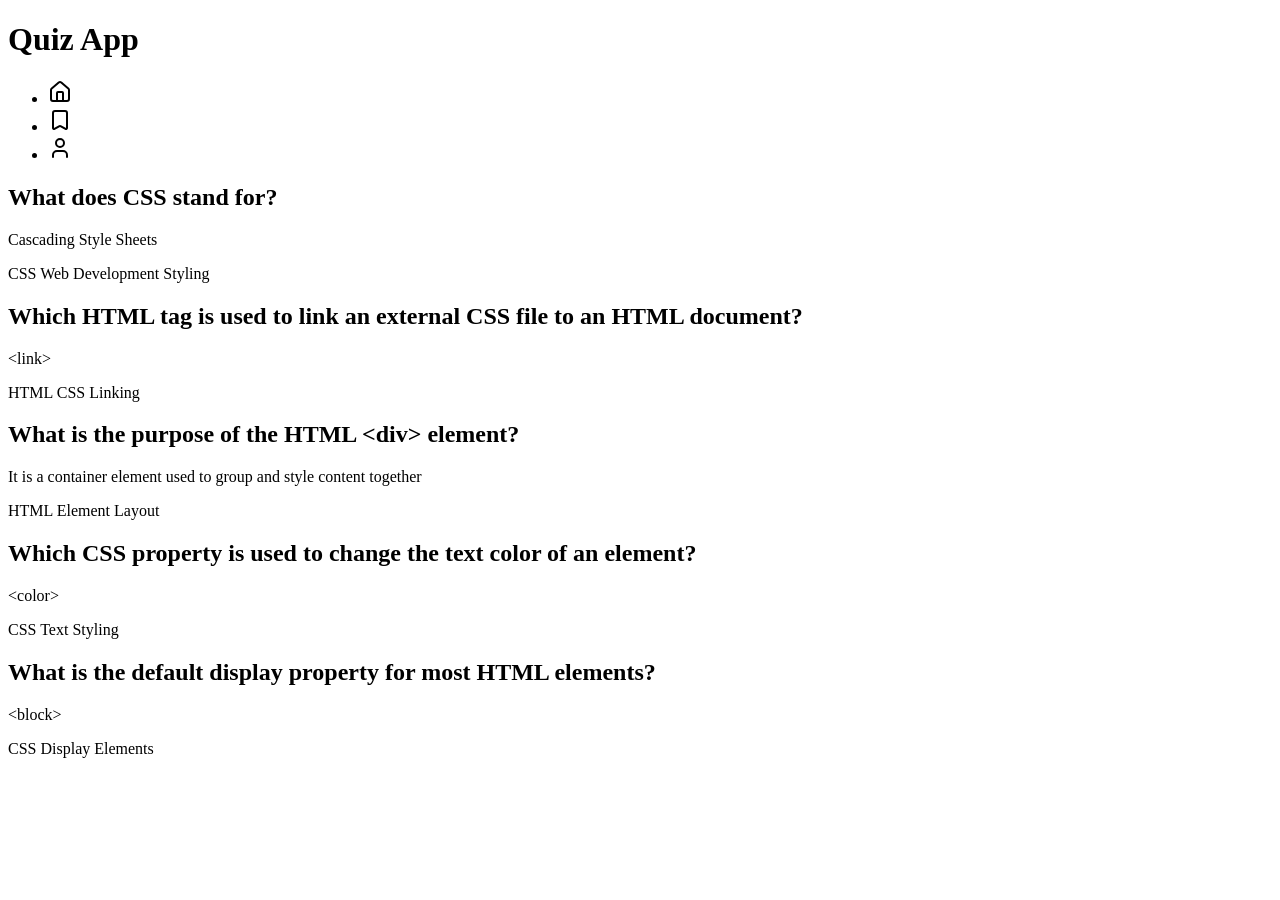
==== bookmarks.html @ b64101d6 "bookmarks added and linked to index" ====
<!doctype html>
<html lang="en">
  <head>
    <meta charset="UTF-8" />
    <meta name="viewport" content="width=device-width, initial-scale=1" />
    <title>Quiz App</title>
    <link rel="stylesheet" href="styles.css" />
  </head>
  <body>
    <header>
      <h1>Quiz App</h1>
    </header>
    <nav class="navbar">
      <ul>
        <li>
          <a href="index.html" class="active">
            <img src="assets/house.svg" alt="" />
          </a>
        </li>
        <li>
          <img src="assets/bookmark.svg" alt="" />
        </li>
        <li>
          <img src="assets/user.svg" alt="" />
        </li>
      </ul>
    </nav>
    <main>
      <section class="Question card">
        <article class="Question1">
          <h2>What does CSS stand for?</h2>
          <p>Cascading Style Sheets</p>
          <div class="tags">
            <span class="tag">CSS</span>
            <span class="tag">Web Development</span>
            <span class="tag">Styling</span>
          </div>
        </article>
        <article class="Question2">
          <h2>
            Which HTML tag is used to link an external CSS file to an HTML
            document?
          </h2>
          <p>&lt;link&gt;</p>
          <div class="tags">
            <span class="tag">HTML</span>
            <span class="tag">CSS</span>
            <span class="tag">Linking</span>
          </div>
        </article>
        <article class="Question3">
          <h2>What is the purpose of the HTML &lt;div&gt; element?</h2>
          <p>
            It is a container element used to group and style content together
          </p>
          <div class="tags">
            <span class="tag">HTML</span>
            <span class="tag">Element</span>
            <span class="tag">Layout</span>
          </div>
        </article>
        <article class="Question4">
          <h2>
            Which CSS property is used to change the text color of an element?
          </h2>
          <p>&lt;color&gt;</p>
          <div class="tags">
            <span class="tag">CSS</span>
            <span class="tag">Text</span>
            <span class="tag">Styling</span>
          </div>
        </article>
        <article class="Question5">
          <h2>What is the default display property for most HTML elements?</h2>
          <p>&lt;block&gt;</p>
          <div class="tags">
            <span class="tag">CSS</span>
            <span class="tag">Display</span>
            <span class="tag">Elements</span>
          </div>
        </article>
      </section>
    </main>
  </body>
</html>
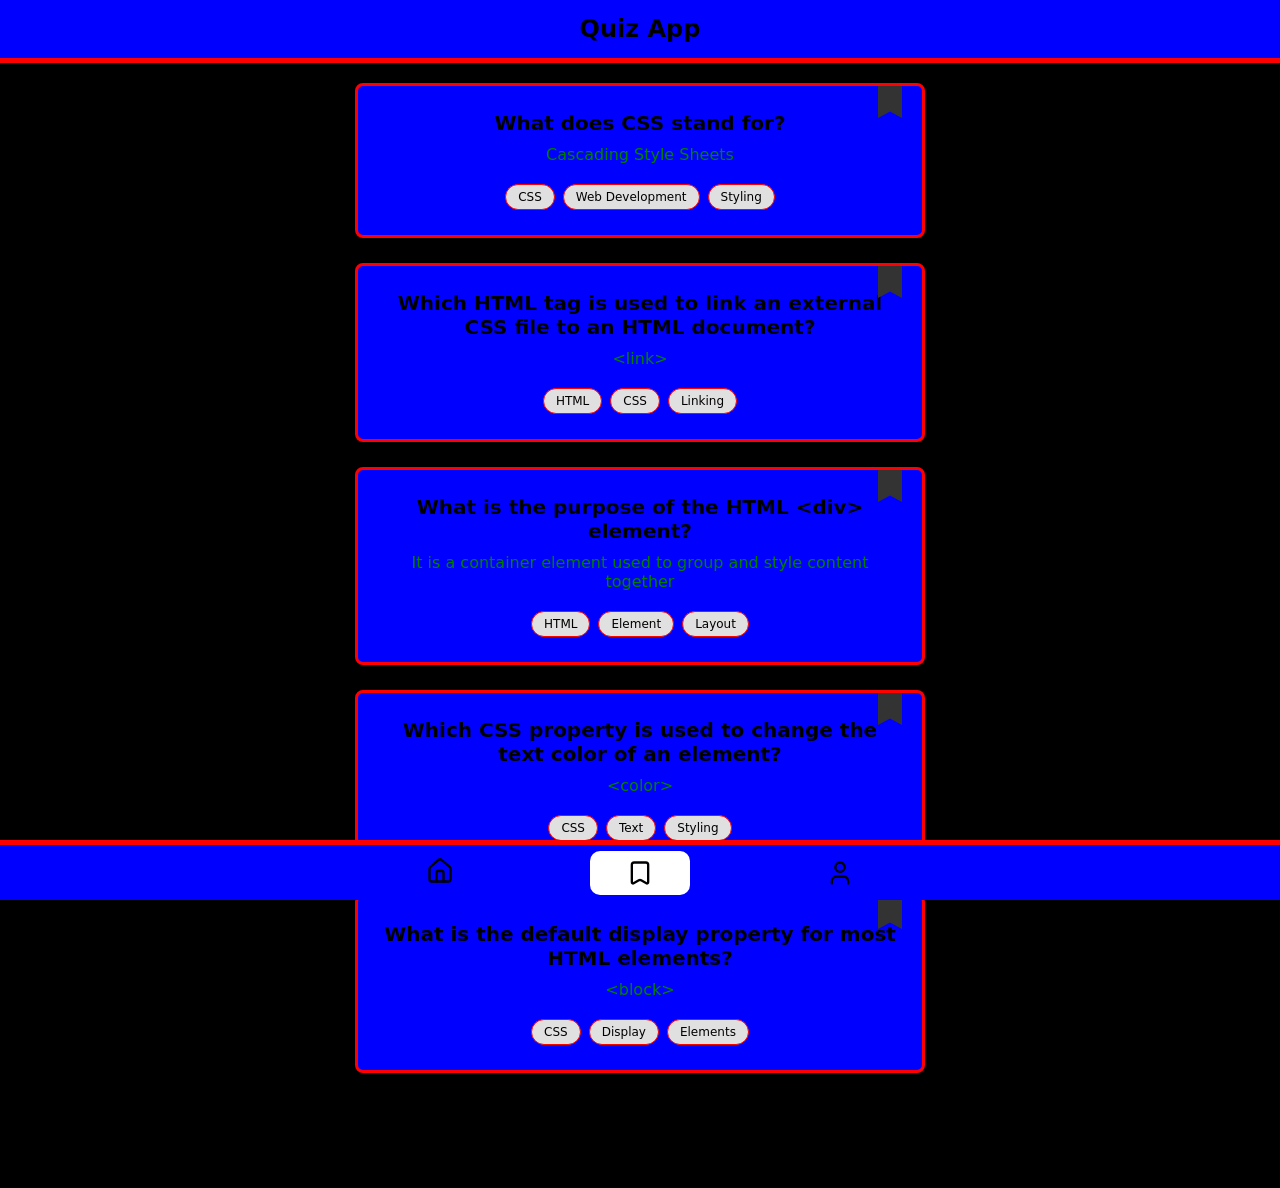
==== commit 6d72170e: "css structure added" ====
--- a/bookmarks.html
+++ b/bookmarks.html
@@ -13,12 +13,12 @@
     <nav class="navbar">
       <ul>
         <li>
-          <a href="index.html" class="active">
+          <a href="index.html">
             <img src="assets/house.svg" alt="" />
           </a>
         </li>
         <li>
-          <img src="assets/bookmark.svg" alt="" />
+          <div class="active"><img src="assets/bookmark.svg" alt="" /></div>
         </li>
         <li>
           <img src="assets/user.svg" alt="" />
--- a/styles.css
+++ b/styles.css
@@ -0,0 +1,3 @@
+@import "components/general.css";
+@import "components/nav.css";
+@import "components/article.css";
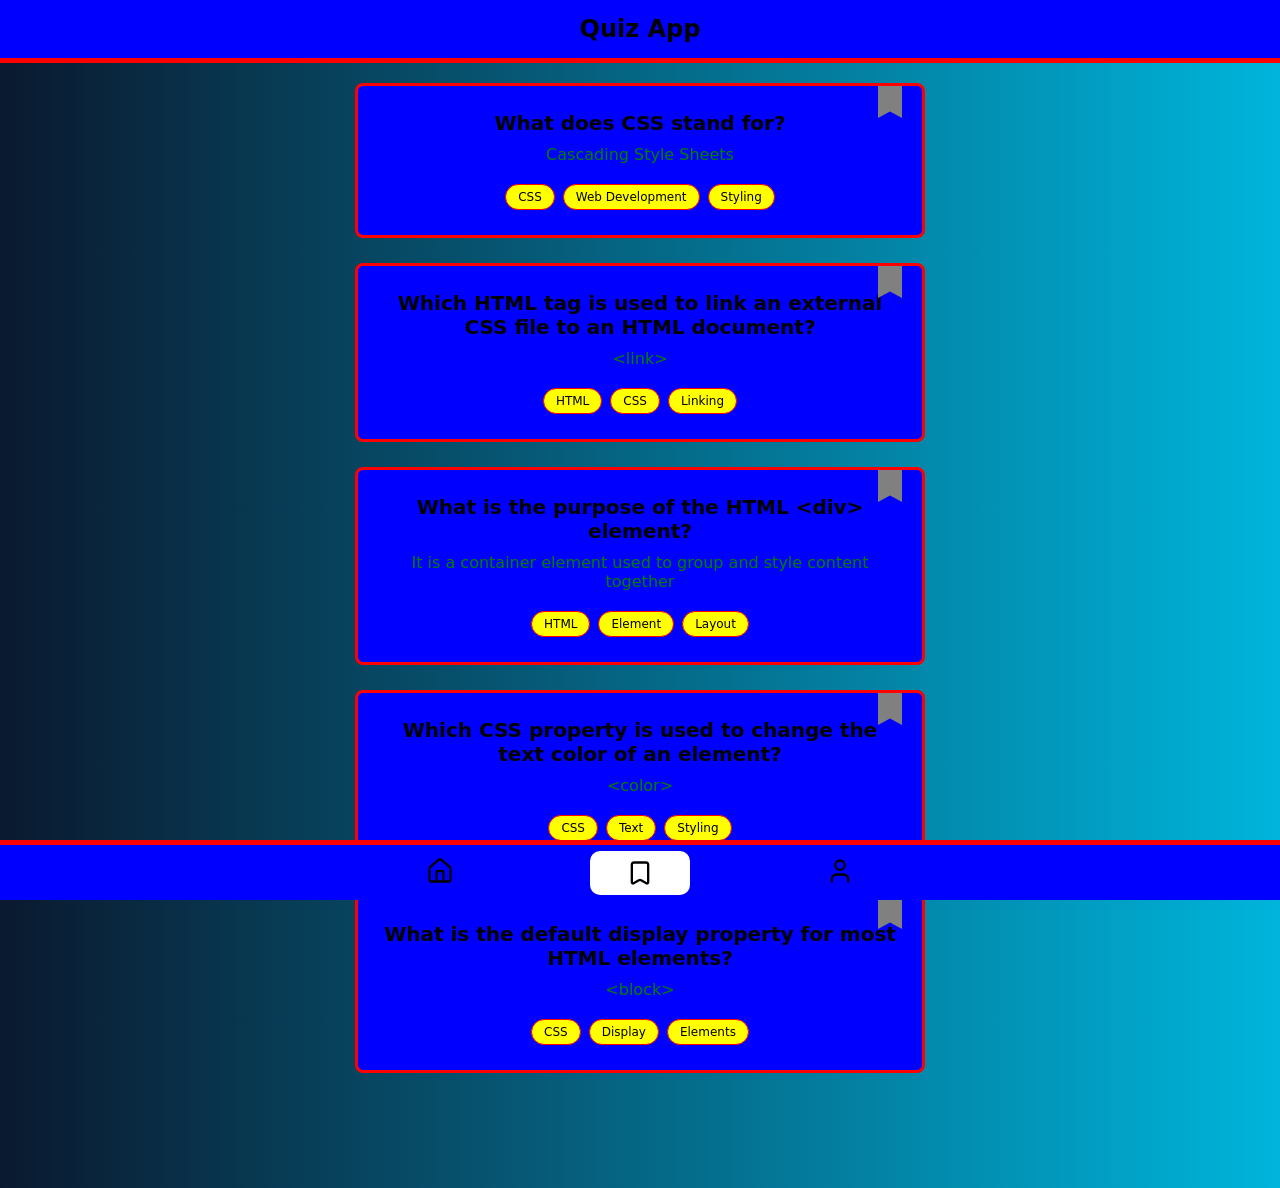
==== commit 47ea2e75: "button test added" ====
--- a/bookmarks.html
+++ b/bookmarks.html
@@ -21,7 +21,7 @@
           <div class="active"><img src="assets/bookmark.svg" alt="" /></div>
         </li>
         <li>
-          <img src="assets/user.svg" alt="" />
+          <a href="profile.html"><img src="assets/user.svg" alt="" /></a>
         </li>
       </ul>
     </nav>
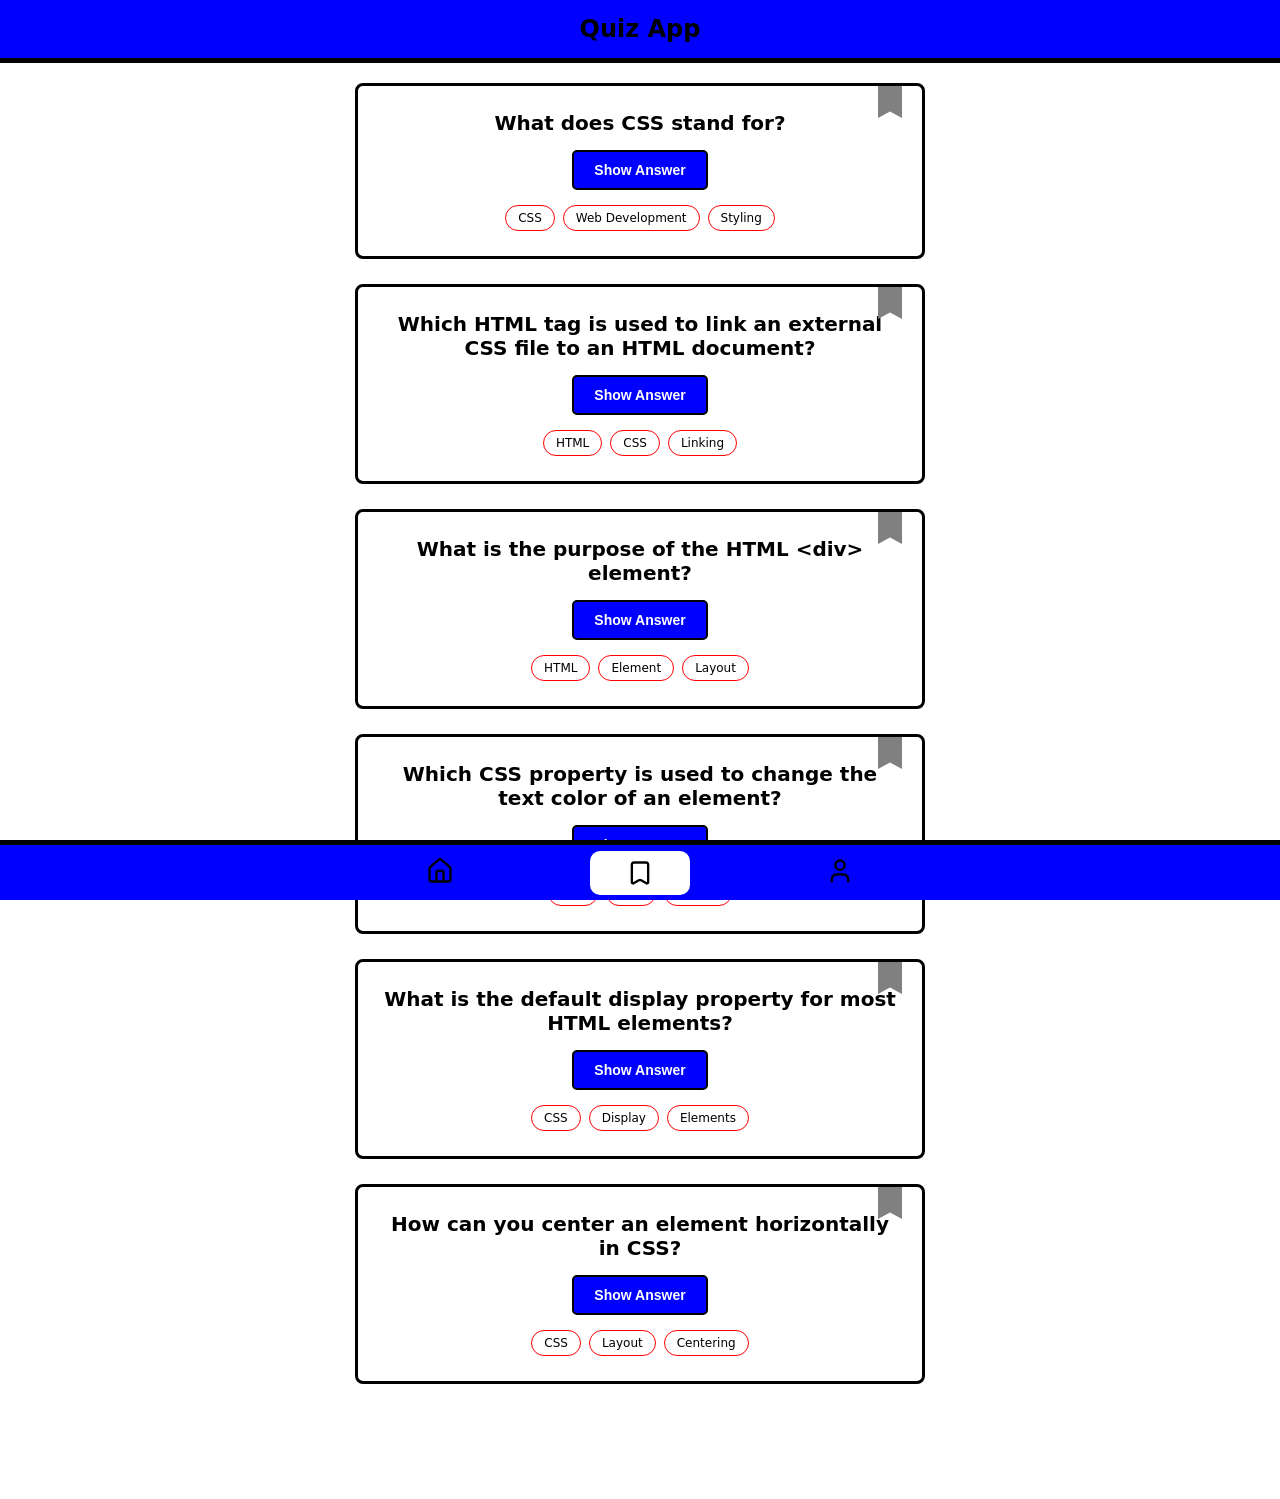
==== commit 9a52f792: "project updated buttons added" ====
--- a/bookmarks.html
+++ b/bookmarks.html
@@ -18,7 +18,9 @@
           </a>
         </li>
         <li>
-          <div class="active"><img src="assets/bookmark.svg" alt="" /></div>
+          <div class="active">
+            <img src="assets/bookmark.svg" alt="" />
+          </div>
         </li>
         <li>
           <a href="profile.html"><img src="assets/user.svg" alt="" /></a>
@@ -27,58 +29,105 @@
     </nav>
     <main>
       <section class="Question card">
-        <article class="Question1">
+        <article class="Question">
+          <button
+            class="bookmark"
+            aria-label="Bookmark"
+            aria-pressed="false"
+          ></button>
           <h2>What does CSS stand for?</h2>
-          <p>Cascading Style Sheets</p>
+          <p class="answer hidden">Cascading Style Sheets</p>
+          <button class="quiz-btn">Show Answer</button>
           <div class="tags">
             <span class="tag">CSS</span>
             <span class="tag">Web Development</span>
             <span class="tag">Styling</span>
           </div>
         </article>
-        <article class="Question2">
+        <article class="Question">
+          <button
+            class="bookmark"
+            aria-label="Bookmark"
+            aria-pressed="false"
+          ></button>
           <h2>
             Which HTML tag is used to link an external CSS file to an HTML
             document?
           </h2>
-          <p>&lt;link&gt;</p>
+          <p class="answer hidden">&lt;link&gt;</p>
+          <button class="quiz-btn">Show Answer</button>
           <div class="tags">
             <span class="tag">HTML</span>
             <span class="tag">CSS</span>
             <span class="tag">Linking</span>
           </div>
         </article>
-        <article class="Question3">
+        <article class="Question">
+          <button
+            class="bookmark"
+            aria-label="Bookmark"
+            aria-pressed="false"
+          ></button>
           <h2>What is the purpose of the HTML &lt;div&gt; element?</h2>
-          <p>
+          <p class="answer hidden">
             It is a container element used to group and style content together
           </p>
+          <button class="quiz-btn">Show Answer</button>
           <div class="tags">
             <span class="tag">HTML</span>
             <span class="tag">Element</span>
             <span class="tag">Layout</span>
           </div>
         </article>
-        <article class="Question4">
+        <article class="Question">
+          <button
+            class="bookmark"
+            aria-label="Bookmark"
+            aria-pressed="false"
+          ></button>
           <h2>
             Which CSS property is used to change the text color of an element?
           </h2>
-          <p>&lt;color&gt;</p>
+          <p class="answer hidden">&lt;color&gt;</p>
+          <button class="quiz-btn">Show Answer</button>
           <div class="tags">
             <span class="tag">CSS</span>
             <span class="tag">Text</span>
             <span class="tag">Styling</span>
           </div>
         </article>
-        <article class="Question5">
+        <article class="Question">
+          <button
+            class="bookmark"
+            aria-label="Bookmark"
+            aria-pressed="false"
+          ></button>
           <h2>What is the default display property for most HTML elements?</h2>
-          <p>&lt;block&gt;</p>
+          <p class="answer hidden">&lt;block&gt;</p>
+          <button class="quiz-btn">Show Answer</button>
           <div class="tags">
             <span class="tag">CSS</span>
             <span class="tag">Display</span>
             <span class="tag">Elements</span>
           </div>
         </article>
+        <article class="Question">
+          <button
+            class="bookmark"
+            aria-label="Bookmark"
+            aria-pressed="false"
+          ></button>
+          <h2>How can you center an element horizontally in CSS?</h2>
+          <!-- Klasse "answer hidden" hinzugefügt -->
+          <p class="answer hidden">By setting its margin property to auto</p>
+          <!-- Neuer zentrierter Button -->
+          <button class="quiz-btn">Show Answer</button>
+          <div class="tags">
+            <span class="tag">CSS</span>
+            <span class="tag">Layout</span>
+            <span class="tag">Centering</span>
+          </div>
+        </article>
       </section>
     </main>
   </body>
--- a/styles.css
+++ b/styles.css
@@ -1,3 +1,4 @@
 @import "components/general.css";
 @import "components/nav.css";
 @import "components/article.css";
+@import "components/profile.css";
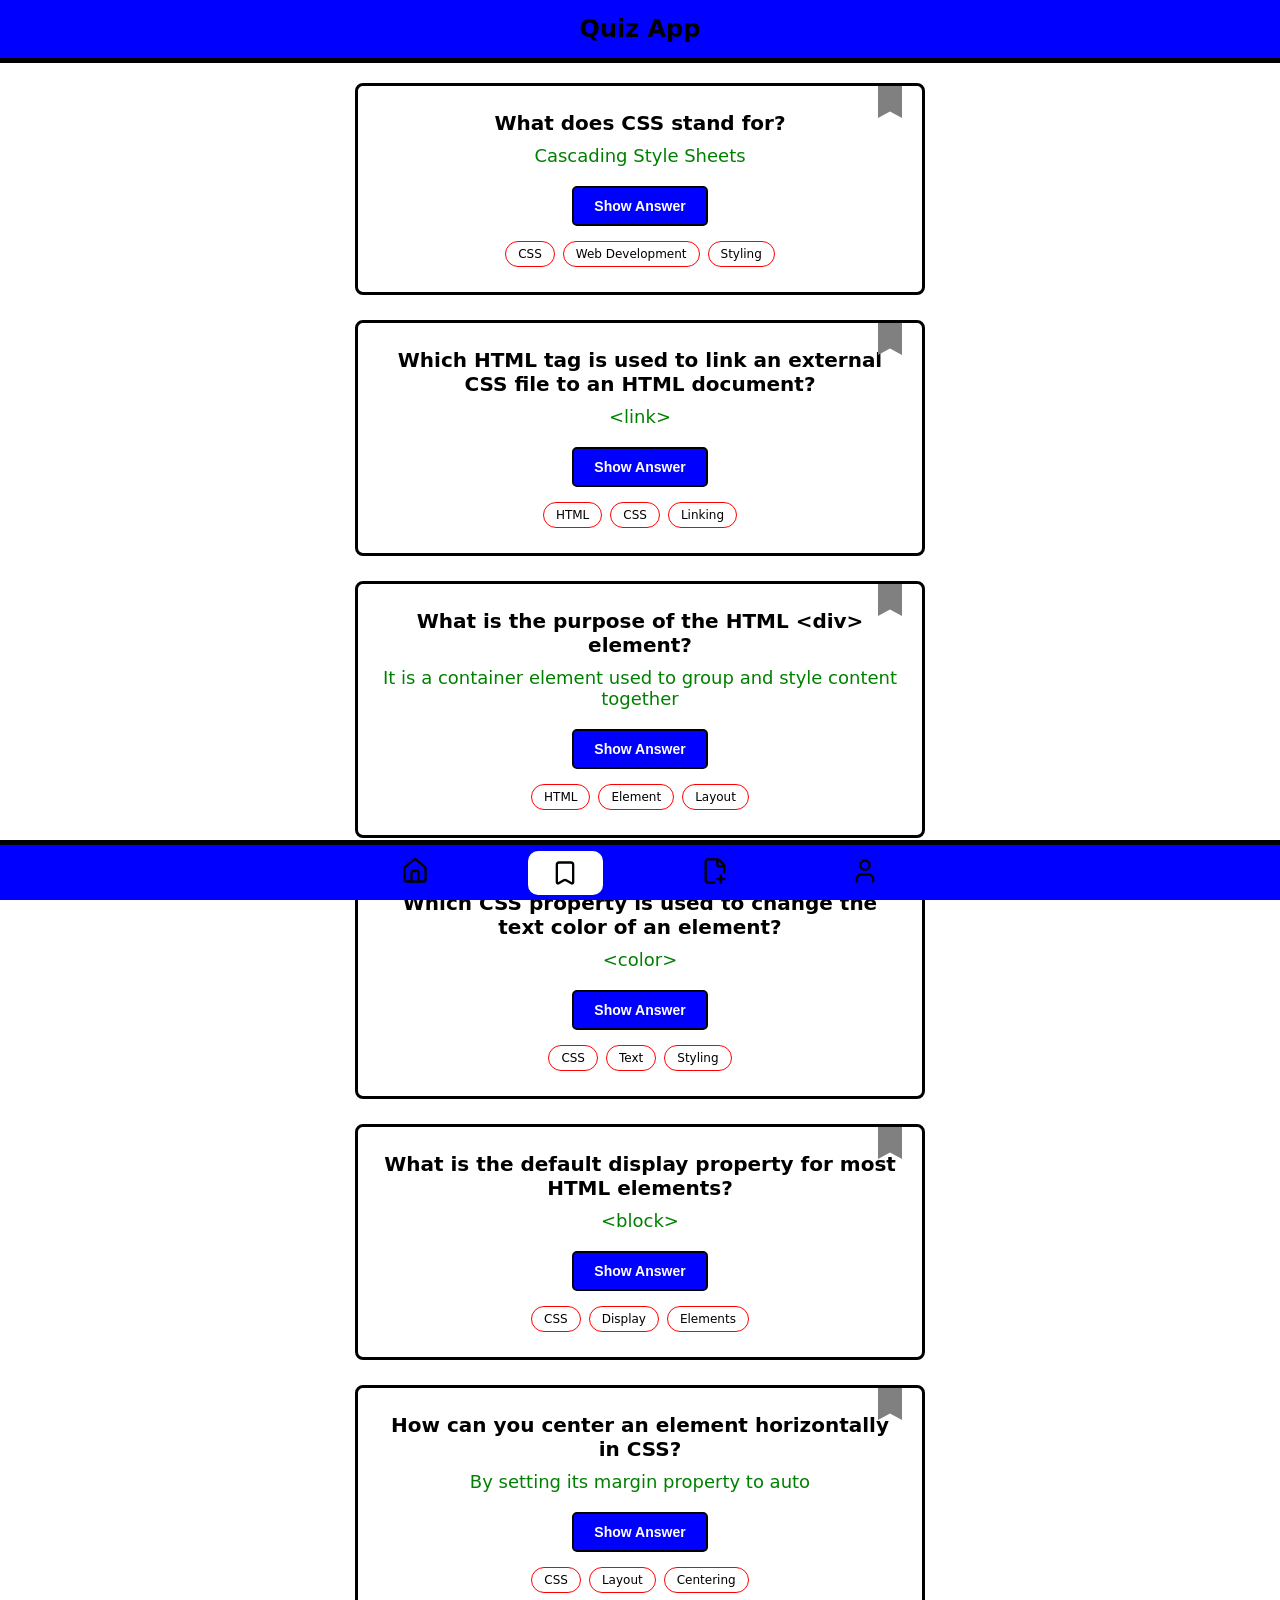
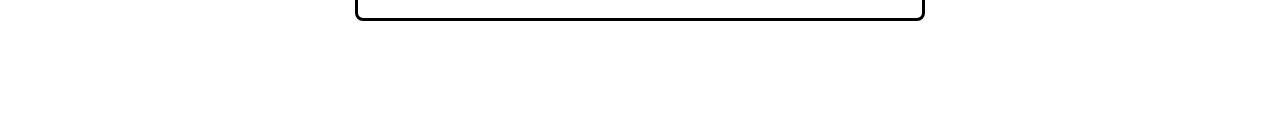
==== commit 24c59dca: "added Form Page and querySelector" ====
--- a/bookmarks.html
+++ b/bookmarks.html
@@ -5,6 +5,7 @@
     <meta name="viewport" content="width=device-width, initial-scale=1" />
     <title>Quiz App</title>
     <link rel="stylesheet" href="styles.css" />
+    <script src="js/index.js" defer></script>
   </head>
   <body>
     <header>
@@ -23,33 +24,32 @@
           </div>
         </li>
         <li>
+          <a href="form.html"
+            ><img src="assets/file-plus-corner.svg" alt=""
+          /></a>
+        </li>
+        <li>
           <a href="profile.html"><img src="assets/user.svg" alt="" /></a>
         </li>
       </ul>
     </nav>
     <main>
       <section class="Question card">
-        <article class="Question">
-          <button
-            class="bookmark"
-            aria-label="Bookmark"
-            aria-pressed="false"
-          ></button>
+        <article class="Question" data-id="1">
+          <button class="bookmark" data-js="bookmark"></button>
           <h2>What does CSS stand for?</h2>
-          <p class="answer hidden">Cascading Style Sheets</p>
-          <button class="quiz-btn">Show Answer</button>
+          <p class="answer hidden" data-js="hidden-answer">
+            Cascading Style Sheets
+          </p>
+          <button class="quiz-btn" data-js="show-answer">Show Answer</button>
           <div class="tags">
             <span class="tag">CSS</span>
             <span class="tag">Web Development</span>
             <span class="tag">Styling</span>
           </div>
         </article>
-        <article class="Question">
-          <button
-            class="bookmark"
-            aria-label="Bookmark"
-            aria-pressed="false"
-          ></button>
+        <article class="Question" data-id="2">
+          <button class="bookmark" data-js="bookmark"></button>
           <h2>
             Which HTML tag is used to link an external CSS file to an HTML
             document?
@@ -62,12 +62,8 @@
             <span class="tag">Linking</span>
           </div>
         </article>
-        <article class="Question">
-          <button
-            class="bookmark"
-            aria-label="Bookmark"
-            aria-pressed="false"
-          ></button>
+        <article class="Question" data-id="3">
+          <button class="bookmark" data-js="bookmark"></button>
           <h2>What is the purpose of the HTML &lt;div&gt; element?</h2>
           <p class="answer hidden">
             It is a container element used to group and style content together
@@ -79,12 +75,8 @@
             <span class="tag">Layout</span>
           </div>
         </article>
-        <article class="Question">
-          <button
-            class="bookmark"
-            aria-label="Bookmark"
-            aria-pressed="false"
-          ></button>
+        <article class="Question" data-id="4">
+          <button class="bookmark" data-js="bookmark"></button>
           <h2>
             Which CSS property is used to change the text color of an element?
           </h2>
@@ -96,12 +88,8 @@
             <span class="tag">Styling</span>
           </div>
         </article>
-        <article class="Question">
-          <button
-            class="bookmark"
-            aria-label="Bookmark"
-            aria-pressed="false"
-          ></button>
+        <article class="Question" data-id="5">
+          <button class="bookmark" data-js="bookmark"></button>
           <h2>What is the default display property for most HTML elements?</h2>
           <p class="answer hidden">&lt;block&gt;</p>
           <button class="quiz-btn">Show Answer</button>
@@ -111,12 +99,8 @@
             <span class="tag">Elements</span>
           </div>
         </article>
-        <article class="Question">
-          <button
-            class="bookmark"
-            aria-label="Bookmark"
-            aria-pressed="false"
-          ></button>
+        <article class="Question" data-id="6">
+          <button class="bookmark" data-js="bookmark"></button>
           <h2>How can you center an element horizontally in CSS?</h2>
           <!-- Klasse "answer hidden" hinzugefügt -->
           <p class="answer hidden">By setting its margin property to auto</p>
--- a/styles.css
+++ b/styles.css
@@ -2,3 +2,4 @@
 @import "components/nav.css";
 @import "components/article.css";
 @import "components/profile.css";
+@import "components/form.css";
